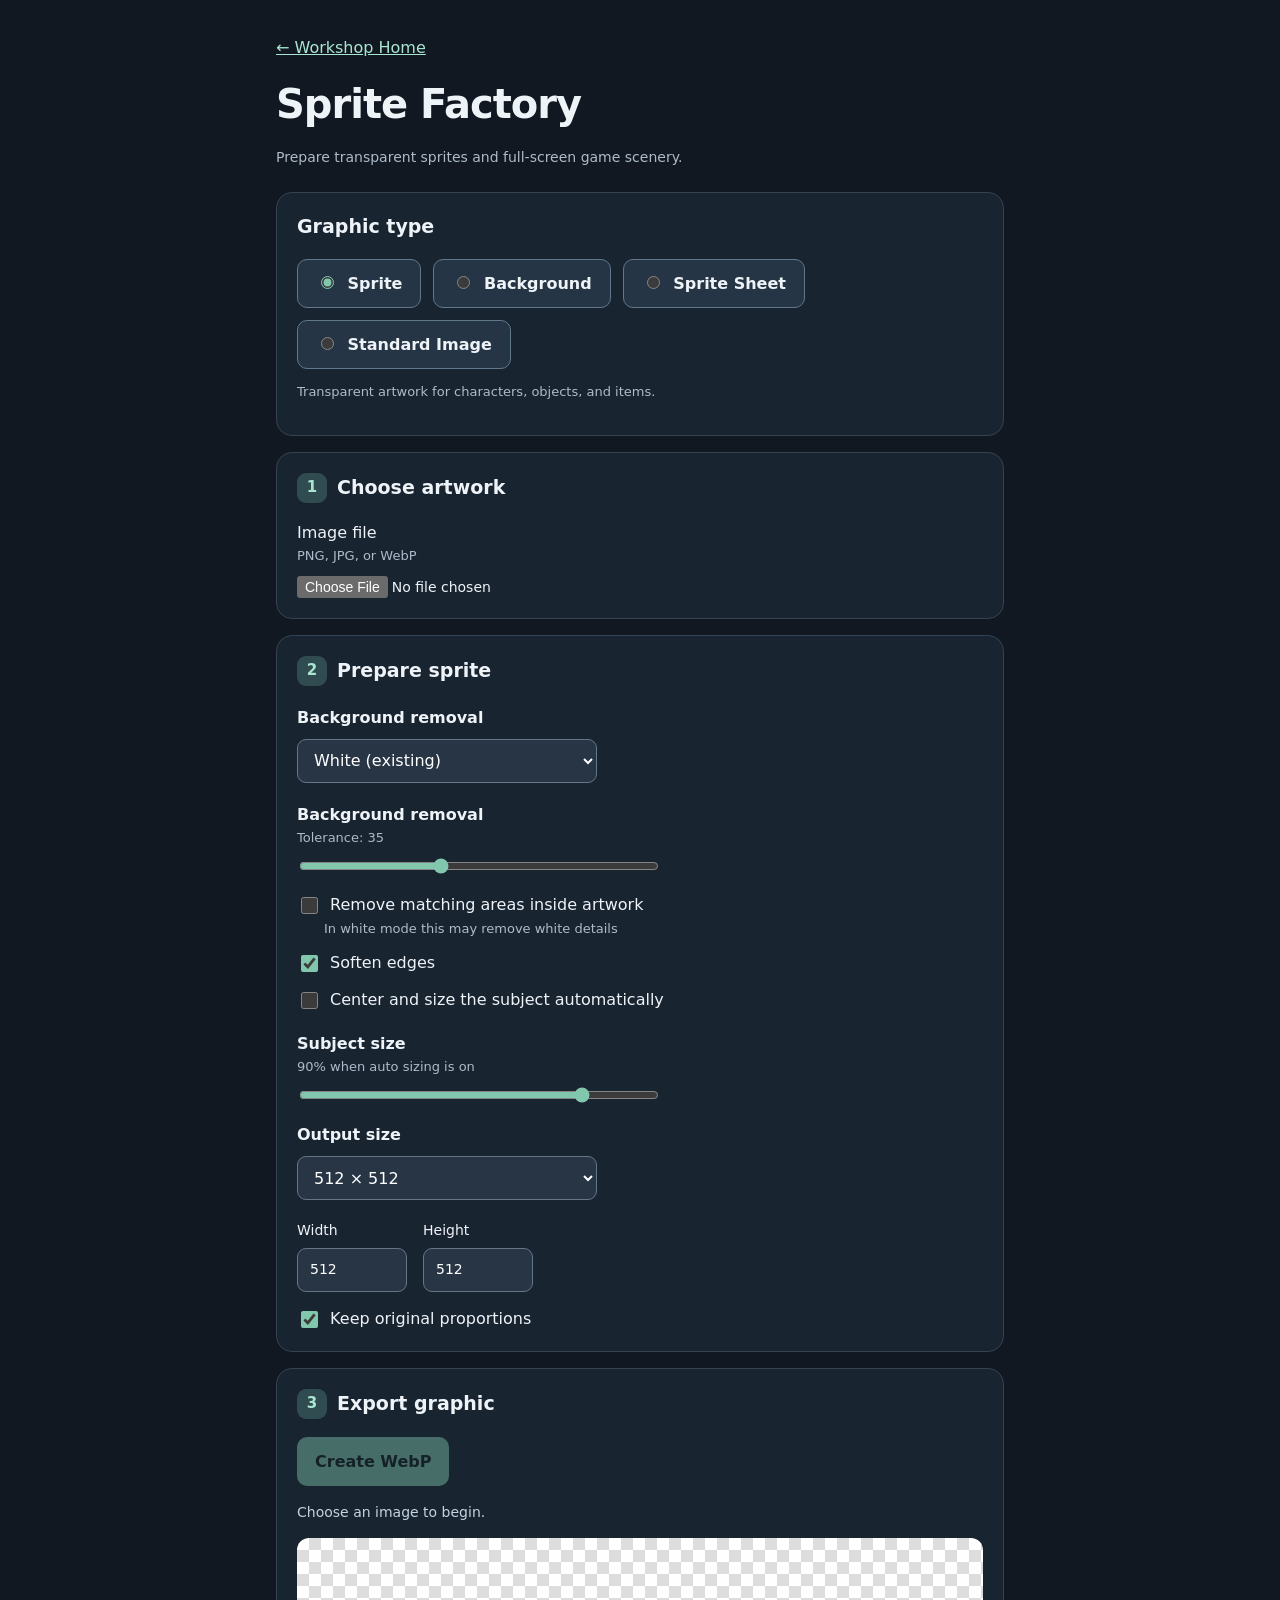
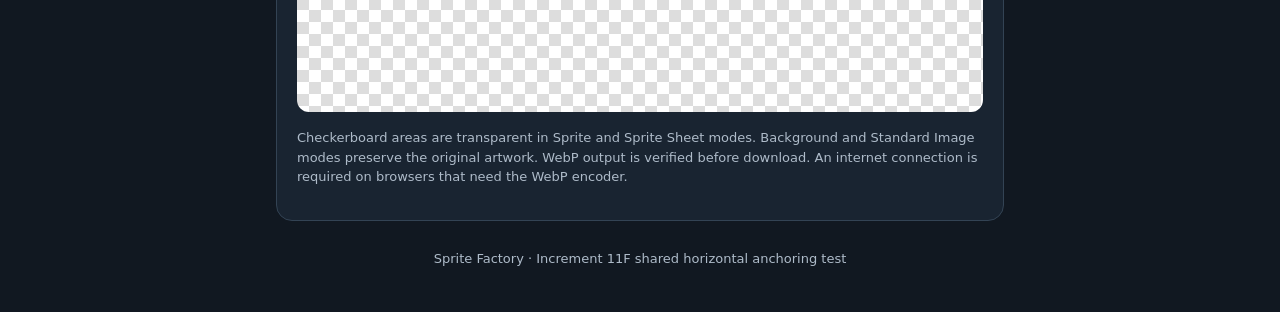
==== index.html @ 6b6f5542 "Add Standard Image controls for portraits" ====
<!doctype html>
<html lang="en">
<head>
<meta charset="utf-8">
<meta name="viewport" content="width=device-width,initial-scale=1">
<meta name="theme-color" content="#17202b">
<title>Sprite Factory</title>
<link rel="stylesheet" href="style.css?v=20261101-standard-image">
</head>
<body>
<main>
<header><p><a href="workshop/index.html" style="color:#a9e6d1">← Workshop Home</a></p><h1>Sprite Factory</h1><p class="muted">Prepare transparent sprites and full-screen game scenery.</p></header>
<section class="panel"><h2>Graphic type</h2><div class="mode-switch"><label><input type="radio" name="mode" value="sprite" checked> Sprite</label><label><input type="radio" name="mode" value="background"> Background</label><label><input type="radio" name="mode" value="sheet"> Sprite Sheet</label><label><input type="radio" name="mode" value="standard"> Standard Image</label></div><p id="modeHelp" class="muted small">Transparent artwork for characters, objects, and items.</p></section><section class="panel" aria-labelledby="source-title">
<h2 id="source-title"><span class="step">1</span> Choose artwork</h2>
<label class="file-label" for="file">Image file <span class="hint">PNG, JPG, or WebP</span></label>
<input id="file" type="file" accept="image/png,image/jpeg,image/webp">
<div id="samplePanel" hidden style="margin-top:14px"><p class="muted small">Tap a clear background area in the image to select its actual color.</p><canvas id="sampleCanvas" width="400" height="300" style="display:block;max-width:100%;height:auto;touch-action:manipulation;border:1px solid #506074;border-radius:8px;cursor:crosshair"></canvas><p id="sampleStatus" class="muted small" aria-live="polite"></p></div>
</section>
<section class="panel" aria-labelledby="settings-title">
<h2 id="settings-title"><span class="step">2</span> <span id="settingsHeading">Prepare sprite</span></h2><div id="spriteSettings">
<div class="setting"><label for="keyMode">Background removal</label><select id="keyMode"><option value="white">White (existing)</option><option value="color">Selected color</option></select></div><div class="setting" id="keyColorSetting" hidden><label for="keyColor">Background HEX color</label><input id="keyColor" type="text" value="#FF00FF" maxlength="7" inputmode="text" spellcheck="false" placeholder="#FF00FF"><span class="hint">Use the intended background color from your master image.</span></div><div class="setting"><label for="tolerance">Background removal <span class="hint">Tolerance: <output id="tol">35</output></span></label><input id="tolerance" type="range" min="0" max="90" value="35"></div>
<div class="check-group">
<label><input type="checkbox" id="enclosedWhite"> Remove matching areas inside artwork <span class="hint">In white mode this may remove white details</span></label>
<label><input type="checkbox" id="edgeCleanup" checked> Soften edges</label>
<label><input type="checkbox" id="autoCrop"> Center and size the subject automatically</label>
</div>
<div class="setting"><label for="coverage">Subject size <span class="hint"><output id="coverageValue">90%</output> when auto sizing is on</span></label><input id="coverage" type="range" min="50" max="100" value="90" step="5"></div>
<div class="setting"><label for="preset">Output size</label><select id="preset"><option value="custom">Custom dimensions</option><option value="64">64 × 64</option><option value="128">128 × 128</option><option value="256">256 × 256</option><option value="512" selected>512 × 512</option><option value="1024">1024 × 1024</option></select></div>
<div class="dimensions"><label for="width">Width <input id="width" type="number" min="1" max="4096" value="512"></label><label for="height">Height <input id="height" type="number" min="1" max="4096" value="512"></label></div>
<label class="fit-label"><input type="checkbox" id="fit" checked> Keep original proportions</label></div><div id="backgroundSettings" hidden><p class="muted">Fill the entire image without stretching. Excess scenery is cropped evenly from the edges. White skies and clouds remain intact.</p><div class="setting"><label for="bgPreset">Screen size</label><select id="bgPreset"><option value="1280x720" selected>1280 × 720 (16:9)</option><option value="1920x1080">1920 × 1080 (16:9)</option><option value="1024x768">1024 × 768 (4:3)</option><option value="360x640">360 × 640 (portrait game)</option><option value="720x1280">720 × 1280 (portrait 2×)</option><option value="1080x1920">1080 × 1920 (portrait 3×)</option><option value="720x2560">720 × 2560 (tall scrolling scenery)</option><option value="custom">Custom dimensions</option></select></div><p id="cropNotice" class="muted" role="status">Choose an image to see cropping information.</p><div class="dimensions"><label for="bgWidth">Width <input id="bgWidth" type="number" min="1" max="4096" value="1280"></label><label for="bgHeight">Height <input id="bgHeight" type="number" min="1" max="4096" value="720"></label></div></div><div id="standardSettings" hidden><p class="muted">Preserve the entire illustration and its original proportions. No background removal or cropping.</p><div class="setting"><label for="standardMax">Maximum dimension</label><select id="standardMax"><option value="512">512 pixels</option><option value="1024" selected>1024 pixels</option><option value="2048">2048 pixels</option><option value="4096">4096 pixels</option></select></div><div class="setting"><label for="standardQuality">WebP quality <output id="standardQualityValue">85%</output></label><input id="standardQuality" type="range" min="60" max="100" step="5" value="85"></div></div><div id="sheetSettings" hidden><p class="muted">Prepare one row of equally spaced animation frames. Each equal-width source region becomes one transparent animation frame. The workshop keeps feet aligned across frames.</p><div class="setting"><label for="sheetCount">Frames in row</label><input id="sheetCount" type="number" min="2" max="16" step="1" value="4"><span class="hint">Start with 4 for the chicken Idle sheet. The image is divided evenly into this many frames.</span></div><div class="setting"><label for="sheetCellSize">Output cell size</label><select id="sheetCellSize"><option value="128">128 × 128</option><option value="256" selected>256 × 256</option><option value="512">512 × 512</option></select></div><div class="setting"><label for="sheetAlignment">Frame alignment</label><select id="sheetAlignment"><option value="stationary" selected>Stationary (idle, pecking, clucking)</option><option value="moving">Moving (preserve original offsets)</option></select><span class="hint">Stationary aligns the main body across frames; moving preserves the original horizontal placement.</span></div><div class="setting"><label for="sheetExtraction">Extraction method</label><select id="sheetExtraction"><option value="equal" selected>Equal-width (original)</option><option value="smart">Smart boundaries (experimental)</option><option value="components">Individual characters (experimental)</option></select><span class="hint">Smart mode searches for empty gaps near expected cuts and refuses to export when a safe gap cannot be found.</span></div><div class="setting"><button id="diagnoseSheet" type="button" disabled>Analyze source boundaries</button><span class="hint">Diagnostic only. Shows equal-width cutting lines and where visible artwork crosses them. Export processing is unchanged.</span></div><div class="setting"><button id="detectCharacters" type="button" disabled>Detect individual characters</button><span class="hint">Experimental diagnostic only. Outlines separate connected foreground regions; does not change export.</span></div><div id="componentDiagnostics" hidden><p id="componentText" class="muted" role="status"></p><div class="diagnostic-view"><canvas id="componentCanvas" aria-label="Detected character regions outlined on the original artwork"></canvas></div></div><div id="sheetDiagnostics" hidden><p id="diagnosticText" class="muted" role="status"></p><div class="diagnostic-view"><canvas id="diagnosticCanvas" aria-label="Original source artwork with frame boundary guides"></canvas></div></div><p id="sheetSummary" class="muted" aria-live="polite">Planned output: 1024 × 256 pixels (4 frames).</p></div>
</section>
<section class="panel" aria-labelledby="result-title">
<h2 id="result-title"><span class="step">3</span> Export graphic</h2>
<div class="actions"><button id="process" disabled>Create WebP</button><a id="download" hidden>Download WebP</a></div>
<div id="animationPanel" class="animation-panel" hidden><h3>Animation preview</h3><div class="animation-stage"><canvas id="animationCanvas" width="256" height="256" aria-label="Animated sprite frame preview"></canvas></div><div class="animation-controls"><button id="animationToggle" type="button">Play</button><label for="animationFps">Speed <output id="animationFpsValue">4</output> frames/sec</label><input id="animationFps" type="range" min="1" max="12" step="1" value="4"></div><p id="animationNote" class="muted small">Preview uses the processed sprite sheet. Export remains a single WebP file.</p></div><div id="backgroundPreviewPanel" class="animation-panel" hidden><h3>Scrolling background preview</h3><p class="muted small">Preview the exported scenery repeating vertically. A visible join means the source art may not be seamless. This does not change the downloaded file.</p><div class="background-stage"><canvas id="backgroundScrollCanvas" width="270" height="480" aria-label="Vertically scrolling background preview"></canvas></div><div class="animation-controls"><button id="backgroundScrollToggle" type="button">Play</button><label for="backgroundScrollSpeed">Speed <output id="backgroundScrollSpeedValue">35</output> pixels/sec</label><input id="backgroundScrollSpeed" type="range" min="10" max="120" step="5" value="35"></div></div><p id="status" role="status">Choose an image to begin.</p>
<div class="preview" aria-label="Sprite preview on a transparency checkerboard"><canvas id="preview"></canvas></div>
<p class="muted small">Checkerboard areas are transparent in Sprite and Sprite Sheet modes. Background and Standard Image modes preserve the original artwork. WebP output is verified before download. An internet connection is required on browsers that need the WebP encoder.</p>
</section>
<footer class="muted small">Sprite Factory · Increment 11F shared horizontal anchoring test</footer>
</main>
<script src="app.js?v=20261101-standard-image"></script>
</body>
</html>
---- style.css ----
:root{color-scheme:dark}*{box-sizing:border-box}body{margin:0;background:#111821;color:#eef3f8;font:16px system-ui,-apple-system,sans-serif;line-height:1.45}main{max-width:760px;margin:auto;padding:20px 16px 44px}header{margin:12px 0 24px}h1{font-size:clamp(30px,5vw,40px);margin:0 0 3px;letter-spacing:-.025em}h2{font-size:19px;margin:0 0 18px;display:flex;align-items:center;gap:10px}.step{display:inline-grid;place-items:center;width:30px;height:30px;border-radius:9px;background:#314c51;color:#a9e6d1;font-size:15px}.muted,.hint{color:#aebbc9}.muted{font-size:14px;line-height:1.5}.small{font-size:13px}.hint{display:block;font-size:13px;font-weight:400;margin-top:3px}.panel{border:1px solid #334354;border-radius:16px;background:#192431;padding:20px;margin-bottom:16px}label{display:block}input,select,button{font:inherit}input[type=file]{display:block;margin-top:10px;max-width:100%;font-size:14px}input[type=number],select{padding:10px 12px;background:#273545;color:#fff;border:1px solid #657689;border-radius:9px;min-height:44px}select{width:100%;max-width:300px}.setting{margin:20px 0}.setting>label{margin-bottom:10px;font-weight:600}.setting input[type=range]{display:block;width:min(100%,360px);accent-color:#80c7ad}.check-group{display:grid;gap:14px;margin:20px 0}.check-group label,.fit-label{display:block;line-height:1.4}.check-group input,.fit-label input{accent-color:#80c7ad;margin-right:7px;width:17px;height:17px;vertical-align:middle}.check-group .hint{margin-left:27px}.dimensions{display:flex;gap:16px;flex-wrap:wrap;margin:16px 0}.dimensions label{display:grid;gap:7px;font-size:14px}.dimensions input{width:110px}.actions{display:flex;gap:12px;flex-wrap:wrap;align-items:center}button,#download{display:inline-block;border:0;border-radius:10px;background:#80c7ad;color:#10211d;font-weight:700;padding:13px 18px;text-decoration:none;min-height:46px}button:disabled{opacity:.45}#download{background:#b7d7f4;color:#142536}#status{font-size:14px;color:#c4d3e1;overflow-wrap:anywhere;margin:16px 0}.preview{margin:16px 0;padding:12px;overflow:auto;border-radius:12px;background-color:#fff;background-image:linear-gradient(45deg,#ddd 25%,transparent 25%),linear-gradient(-45deg,#ddd 25%,transparent 25%),linear-gradient(45deg,transparent 75%,#ddd 75%),linear-gradient(-45deg,transparent 75%,#ddd 75%);background-size:24px 24px;background-position:0 0,0 12px,12px -12px,-12px 0;min-height:120px}canvas{display:block;max-width:100%;height:auto;margin:auto}footer{text-align:center;padding-top:12px}[hidden]{display:none!important}@media(max-width:480px){main{padding:14px 12px 32px}.panel{padding:16px}h2{font-size:18px}}

.mode-switch{display:flex;gap:12px;flex-wrap:wrap}.mode-switch label{padding:12px 18px;border:1px solid #61788a;border-radius:10px;background:#263545;font-weight:600}.mode-switch input{accent-color:#80c7ad;margin-right:8px}#backgroundSettings .muted{margin:0 0 12px}

#sheetSettings input[type=number]{width:110px}#sheetSettings .setting{margin:18px 0}#sheetSummary{font-weight:600}

.animation-panel{margin:18px 0;padding:16px;border:1px solid #496678;border-radius:12px;background:#1c2b39}.animation-panel h3{margin:0 0 12px;font-size:18px}.animation-stage{display:flex;align-items:center;justify-content:center;min-height:180px;padding:12px;border-radius:10px;background-color:#fff;background-image:linear-gradient(45deg,#ddd 25%,transparent 25%),linear-gradient(-45deg,#ddd 25%,transparent 25%),linear-gradient(45deg,transparent 75%,#ddd 75%),linear-gradient(-45deg,transparent 75%,#ddd 75%);background-size:24px 24px;background-position:0 0,0 12px,12px -12px,-12px 0}.animation-stage canvas{width:min(100%,256px);height:auto}.animation-controls{display:flex;flex-wrap:wrap;align-items:center;gap:12px;margin-top:14px}.animation-controls input{flex:1;min-width:130px}.animation-controls label{font-size:14px}.animation-panel .muted{margin-bottom:0}

#sheetDiagnostics{margin:12px 0 18px}#diagnosticText{margin:8px 0}.diagnostic-view{overflow:auto;border-radius:10px;background:#fff;padding:6px}.diagnostic-view canvas{width:100%;height:auto;display:block}#diagnoseSheet{background:#a9c9e4;color:#132334}

#sheetExtraction{max-width:100%}

#componentDiagnostics{margin:12px 0 18px}#componentText{margin:8px 0}#detectCharacters{background:#a9c9e4;color:#132334}

.background-stage{display:flex;align-items:center;justify-content:center;padding:10px;border-radius:10px;background:#111821}.background-stage canvas{width:min(100%,270px);height:auto;max-height:480px;object-fit:contain;border:1px solid #657689;border-radius:6px}#cropNotice{margin:8px 0 0;color:#d3dfeb}
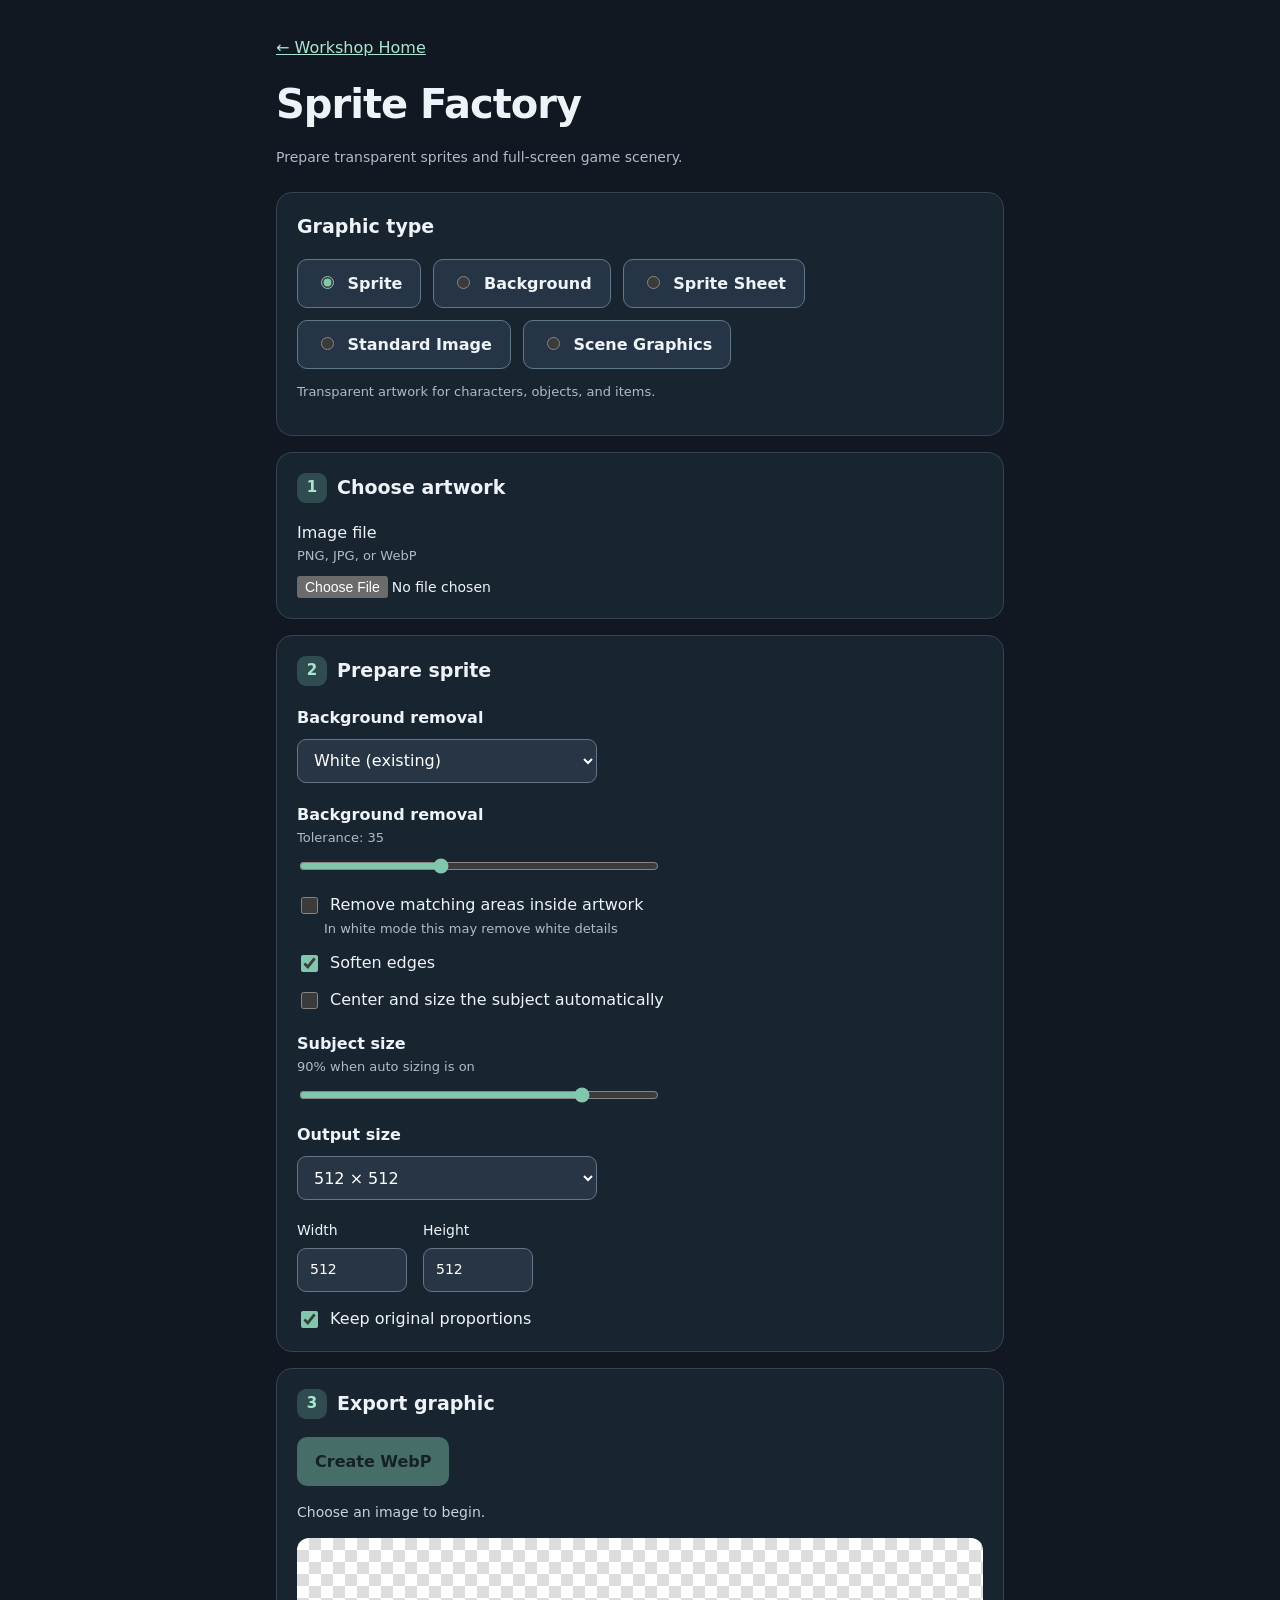
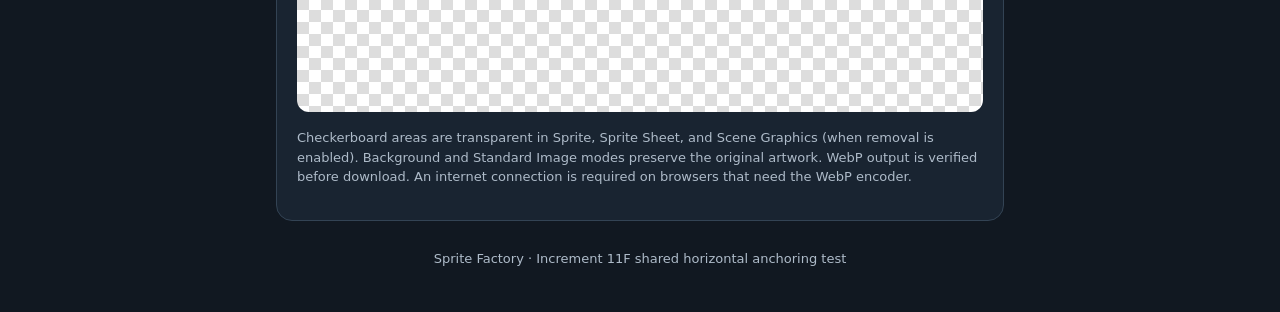
==== commit 8ad3f460: "Add Scene Graphics controls for universal cockpit overlays and half-height exteriors" ====
--- a/index.html
+++ b/index.html
@@ -10,7 +10,7 @@
 <body>
 <main>
 <header><p><a href="workshop/index.html" style="color:#a9e6d1">← Workshop Home</a></p><h1>Sprite Factory</h1><p class="muted">Prepare transparent sprites and full-screen game scenery.</p></header>
-<section class="panel"><h2>Graphic type</h2><div class="mode-switch"><label><input type="radio" name="mode" value="sprite" checked> Sprite</label><label><input type="radio" name="mode" value="background"> Background</label><label><input type="radio" name="mode" value="sheet"> Sprite Sheet</label><label><input type="radio" name="mode" value="standard"> Standard Image</label></div><p id="modeHelp" class="muted small">Transparent artwork for characters, objects, and items.</p></section><section class="panel" aria-labelledby="source-title">
+<section class="panel"><h2>Graphic type</h2><div class="mode-switch"><label><input type="radio" name="mode" value="sprite" checked> Sprite</label><label><input type="radio" name="mode" value="background"> Background</label><label><input type="radio" name="mode" value="sheet"> Sprite Sheet</label><label><input type="radio" name="mode" value="standard"> Standard Image</label><label><input type="radio" name="mode" value="scene"> Scene Graphics</label></div><p id="modeHelp" class="muted small">Transparent artwork for characters, objects, and items.</p></section><section class="panel" aria-labelledby="source-title">
 <h2 id="source-title"><span class="step">1</span> Choose artwork</h2>
 <label class="file-label" for="file">Image file <span class="hint">PNG, JPG, or WebP</span></label>
 <input id="file" type="file" accept="image/png,image/jpeg,image/webp">
@@ -27,17 +27,25 @@
 <div class="setting"><label for="coverage">Subject size <span class="hint"><output id="coverageValue">90%</output> when auto sizing is on</span></label><input id="coverage" type="range" min="50" max="100" value="90" step="5"></div>
 <div class="setting"><label for="preset">Output size</label><select id="preset"><option value="custom">Custom dimensions</option><option value="64">64 × 64</option><option value="128">128 × 128</option><option value="256">256 × 256</option><option value="512" selected>512 × 512</option><option value="1024">1024 × 1024</option></select></div>
 <div class="dimensions"><label for="width">Width <input id="width" type="number" min="1" max="4096" value="512"></label><label for="height">Height <input id="height" type="number" min="1" max="4096" value="512"></label></div>
-<label class="fit-label"><input type="checkbox" id="fit" checked> Keep original proportions</label></div><div id="backgroundSettings" hidden><p class="muted">Fill the entire image without stretching. Excess scenery is cropped evenly from the edges. White skies and clouds remain intact.</p><div class="setting"><label for="bgPreset">Screen size</label><select id="bgPreset"><option value="1280x720" selected>1280 × 720 (16:9)</option><option value="1920x1080">1920 × 1080 (16:9)</option><option value="1024x768">1024 × 768 (4:3)</option><option value="360x640">360 × 640 (portrait game)</option><option value="720x1280">720 × 1280 (portrait 2×)</option><option value="1080x1920">1080 × 1920 (portrait 3×)</option><option value="720x2560">720 × 2560 (tall scrolling scenery)</option><option value="custom">Custom dimensions</option></select></div><p id="cropNotice" class="muted" role="status">Choose an image to see cropping information.</p><div class="dimensions"><label for="bgWidth">Width <input id="bgWidth" type="number" min="1" max="4096" value="1280"></label><label for="bgHeight">Height <input id="bgHeight" type="number" min="1" max="4096" value="720"></label></div></div><div id="standardSettings" hidden><p class="muted">Preserve the entire illustration and its original proportions. No background removal or cropping.</p><div class="setting"><label for="standardMax">Maximum dimension</label><select id="standardMax"><option value="512">512 pixels</option><option value="1024" selected>1024 pixels</option><option value="2048">2048 pixels</option><option value="4096">4096 pixels</option></select></div><div class="setting"><label for="standardQuality">WebP quality <output id="standardQualityValue">85%</output></label><input id="standardQuality" type="range" min="60" max="100" step="5" value="85"></div></div><div id="sheetSettings" hidden><p class="muted">Prepare one row of equally spaced animation frames. Each equal-width source region becomes one transparent animation frame. The workshop keeps feet aligned across frames.</p><div class="setting"><label for="sheetCount">Frames in row</label><input id="sheetCount" type="number" min="2" max="16" step="1" value="4"><span class="hint">Start with 4 for the chicken Idle sheet. The image is divided evenly into this many frames.</span></div><div class="setting"><label for="sheetCellSize">Output cell size</label><select id="sheetCellSize"><option value="128">128 × 128</option><option value="256" selected>256 × 256</option><option value="512">512 × 512</option></select></div><div class="setting"><label for="sheetAlignment">Frame alignment</label><select id="sheetAlignment"><option value="stationary" selected>Stationary (idle, pecking, clucking)</option><option value="moving">Moving (preserve original offsets)</option></select><span class="hint">Stationary aligns the main body across frames; moving preserves the original horizontal placement.</span></div><div class="setting"><label for="sheetExtraction">Extraction method</label><select id="sheetExtraction"><option value="equal" selected>Equal-width (original)</option><option value="smart">Smart boundaries (experimental)</option><option value="components">Individual characters (experimental)</option></select><span class="hint">Smart mode searches for empty gaps near expected cuts and refuses to export when a safe gap cannot be found.</span></div><div class="setting"><button id="diagnoseSheet" type="button" disabled>Analyze source boundaries</button><span class="hint">Diagnostic only. Shows equal-width cutting lines and where visible artwork crosses them. Export processing is unchanged.</span></div><div class="setting"><button id="detectCharacters" type="button" disabled>Detect individual characters</button><span class="hint">Experimental diagnostic only. Outlines separate connected foreground regions; does not change export.</span></div><div id="componentDiagnostics" hidden><p id="componentText" class="muted" role="status"></p><div class="diagnostic-view"><canvas id="componentCanvas" aria-label="Detected character regions outlined on the original artwork"></canvas></div></div><div id="sheetDiagnostics" hidden><p id="diagnosticText" class="muted" role="status"></p><div class="diagnostic-view"><canvas id="diagnosticCanvas" aria-label="Original source artwork with frame boundary guides"></canvas></div></div><p id="sheetSummary" class="muted" aria-live="polite">Planned output: 1024 × 256 pixels (4 frames).</p></div>
+<label class="fit-label"><input type="checkbox" id="fit" checked> Keep original proportions</label></div><div id="backgroundSettings" hidden><p class="muted">Fill the entire image without stretching. Excess scenery is cropped evenly from the edges. White skies and clouds remain intact.</p><div class="setting"><label for="bgPreset">Screen size</label><select id="bgPreset"><option value="1280x720" selected>1280 × 720 (16:9)</option><option value="1920x1080">1920 × 1080 (16:9)</option><option value="1024x768">1024 × 768 (4:3)</option><option value="360x640">360 × 640 (portrait game)</option><option value="720x1280">720 × 1280 (portrait 2×)</option><option value="1080x1920">1080 × 1920 (portrait 3×)</option><option value="720x2560">720 × 2560 (tall scrolling scenery)</option><option value="custom">Custom dimensions</option></select></div><p id="cropNotice" class="muted" role="status">Choose an image to see cropping information.</p><div class="dimensions"><label for="bgWidth">Width <input id="bgWidth" type="number" min="1" max="4096" value="1280"></label><label for="bgHeight">Height <input id="bgHeight" type="number" min="1" max="4096" value="720"></label></div></div><div id="sceneSettings" hidden>
+<p class="muted">Full-size transparent cockpit overlays or partial-height exterior views. Original proportions are preserved unless you explicitly choose to crop.</p>
+<div class="setting"><label for="sceneRemoval">Background removal</label><select id="sceneRemoval"><option value="none">None — keep entire image</option><option value="color">Selected color — make transparent</option></select></div>
+<div id="sceneColorSettings" hidden><div class="setting"><label for="sceneColor">Color to remove (HEX)</label><input id="sceneColor" type="text" value="#FF00FF" maxlength="7" placeholder="#FF00FF"><span class="hint">Tap the image above to sample a color, or type a HEX value.</span></div><div class="setting"><label for="sceneTolerance">Color tolerance: <output id="sceneToleranceValue">25</output></label><input id="sceneTolerance" type="range" min="0" max="90" value="25"></div><div class="check-group"><label><input id="sceneAllMatches" type="checkbox" checked> Remove all matching pixels (including enclosed window areas)</label></div></div>
+<div class="setting"><label for="sceneSize">Output size</label><select id="sceneSize"><option value="original">Original image dimensions</option><option value="1024x768">Full 4:3 — 1024 × 768</option><option value="1024x384">Full-width, half-height — 1024 × 384</option><option value="1280x480">Wide exterior — 1280 × 480</option><option value="custom">Custom dimensions</option></select></div>
+<div class="dimensions" id="sceneDimensions" hidden><label for="sceneWidth">Width <input id="sceneWidth" type="number" min="1" max="4096" value="1024"></label><label for="sceneHeight">Height <input id="sceneHeight" type="number" min="1" max="4096" value="384"></label></div>
+<div class="setting"><label for="sceneFit">Image placement</label><select id="sceneFit"><option value="contain">Fit entire image — no cropping</option><option value="cover">Fill frame — crop edges</option></select><span class="hint">For cockpit overlays use original dimensions. For exterior views use full-width, half-height or custom.</span></div>
+<p id="sceneNotice" class="muted" role="status"></p>
+</div><div id="standardSettings" hidden><p class="muted">Preserve the entire illustration and its original proportions. No background removal or cropping.</p><div class="setting"><label for="standardMax">Maximum dimension</label><select id="standardMax"><option value="512">512 pixels</option><option value="1024" selected>1024 pixels</option><option value="2048">2048 pixels</option><option value="4096">4096 pixels</option></select></div><div class="setting"><label for="standardQuality">WebP quality <output id="standardQualityValue">85%</output></label><input id="standardQuality" type="range" min="60" max="100" step="5" value="85"></div></div><div id="sheetSettings" hidden><p class="muted">Prepare one row of equally spaced animation frames. Each equal-width source region becomes one transparent animation frame. The workshop keeps feet aligned across frames.</p><div class="setting"><label for="sheetCount">Frames in row</label><input id="sheetCount" type="number" min="2" max="16" step="1" value="4"><span class="hint">Start with 4 for the chicken Idle sheet. The image is divided evenly into this many frames.</span></div><div class="setting"><label for="sheetCellSize">Output cell size</label><select id="sheetCellSize"><option value="128">128 × 128</option><option value="256" selected>256 × 256</option><option value="512">512 × 512</option></select></div><div class="setting"><label for="sheetAlignment">Frame alignment</label><select id="sheetAlignment"><option value="stationary" selected>Stationary (idle, pecking, clucking)</option><option value="moving">Moving (preserve original offsets)</option></select><span class="hint">Stationary aligns the main body across frames; moving preserves the original horizontal placement.</span></div><div class="setting"><label for="sheetExtraction">Extraction method</label><select id="sheetExtraction"><option value="equal" selected>Equal-width (original)</option><option value="smart">Smart boundaries (experimental)</option><option value="components">Individual characters (experimental)</option></select><span class="hint">Smart mode searches for empty gaps near expected cuts and refuses to export when a safe gap cannot be found.</span></div><div class="setting"><button id="diagnoseSheet" type="button" disabled>Analyze source boundaries</button><span class="hint">Diagnostic only. Shows equal-width cutting lines and where visible artwork crosses them. Export processing is unchanged.</span></div><div class="setting"><button id="detectCharacters" type="button" disabled>Detect individual characters</button><span class="hint">Experimental diagnostic only. Outlines separate connected foreground regions; does not change export.</span></div><div id="componentDiagnostics" hidden><p id="componentText" class="muted" role="status"></p><div class="diagnostic-view"><canvas id="componentCanvas" aria-label="Detected character regions outlined on the original artwork"></canvas></div></div><div id="sheetDiagnostics" hidden><p id="diagnosticText" class="muted" role="status"></p><div class="diagnostic-view"><canvas id="diagnosticCanvas" aria-label="Original source artwork with frame boundary guides"></canvas></div></div><p id="sheetSummary" class="muted" aria-live="polite">Planned output: 1024 × 256 pixels (4 frames).</p></div>
 </section>
 <section class="panel" aria-labelledby="result-title">
 <h2 id="result-title"><span class="step">3</span> Export graphic</h2>
 <div class="actions"><button id="process" disabled>Create WebP</button><a id="download" hidden>Download WebP</a></div>
 <div id="animationPanel" class="animation-panel" hidden><h3>Animation preview</h3><div class="animation-stage"><canvas id="animationCanvas" width="256" height="256" aria-label="Animated sprite frame preview"></canvas></div><div class="animation-controls"><button id="animationToggle" type="button">Play</button><label for="animationFps">Speed <output id="animationFpsValue">4</output> frames/sec</label><input id="animationFps" type="range" min="1" max="12" step="1" value="4"></div><p id="animationNote" class="muted small">Preview uses the processed sprite sheet. Export remains a single WebP file.</p></div><div id="backgroundPreviewPanel" class="animation-panel" hidden><h3>Scrolling background preview</h3><p class="muted small">Preview the exported scenery repeating vertically. A visible join means the source art may not be seamless. This does not change the downloaded file.</p><div class="background-stage"><canvas id="backgroundScrollCanvas" width="270" height="480" aria-label="Vertically scrolling background preview"></canvas></div><div class="animation-controls"><button id="backgroundScrollToggle" type="button">Play</button><label for="backgroundScrollSpeed">Speed <output id="backgroundScrollSpeedValue">35</output> pixels/sec</label><input id="backgroundScrollSpeed" type="range" min="10" max="120" step="5" value="35"></div></div><p id="status" role="status">Choose an image to begin.</p>
 <div class="preview" aria-label="Sprite preview on a transparency checkerboard"><canvas id="preview"></canvas></div>
-<p class="muted small">Checkerboard areas are transparent in Sprite and Sprite Sheet modes. Background and Standard Image modes preserve the original artwork. WebP output is verified before download. An internet connection is required on browsers that need the WebP encoder.</p>
+<p class="muted small">Checkerboard areas are transparent in Sprite, Sprite Sheet, and Scene Graphics (when removal is enabled). Background and Standard Image modes preserve the original artwork. WebP output is verified before download. An internet connection is required on browsers that need the WebP encoder.</p>
 </section>
 <footer class="muted small">Sprite Factory · Increment 11F shared horizontal anchoring test</footer>
 </main>
-<script src="app.js?v=20261101-standard-image"></script>
+<script src="app.js?v=20261110-scene1"></script>
 </body>
 </html>
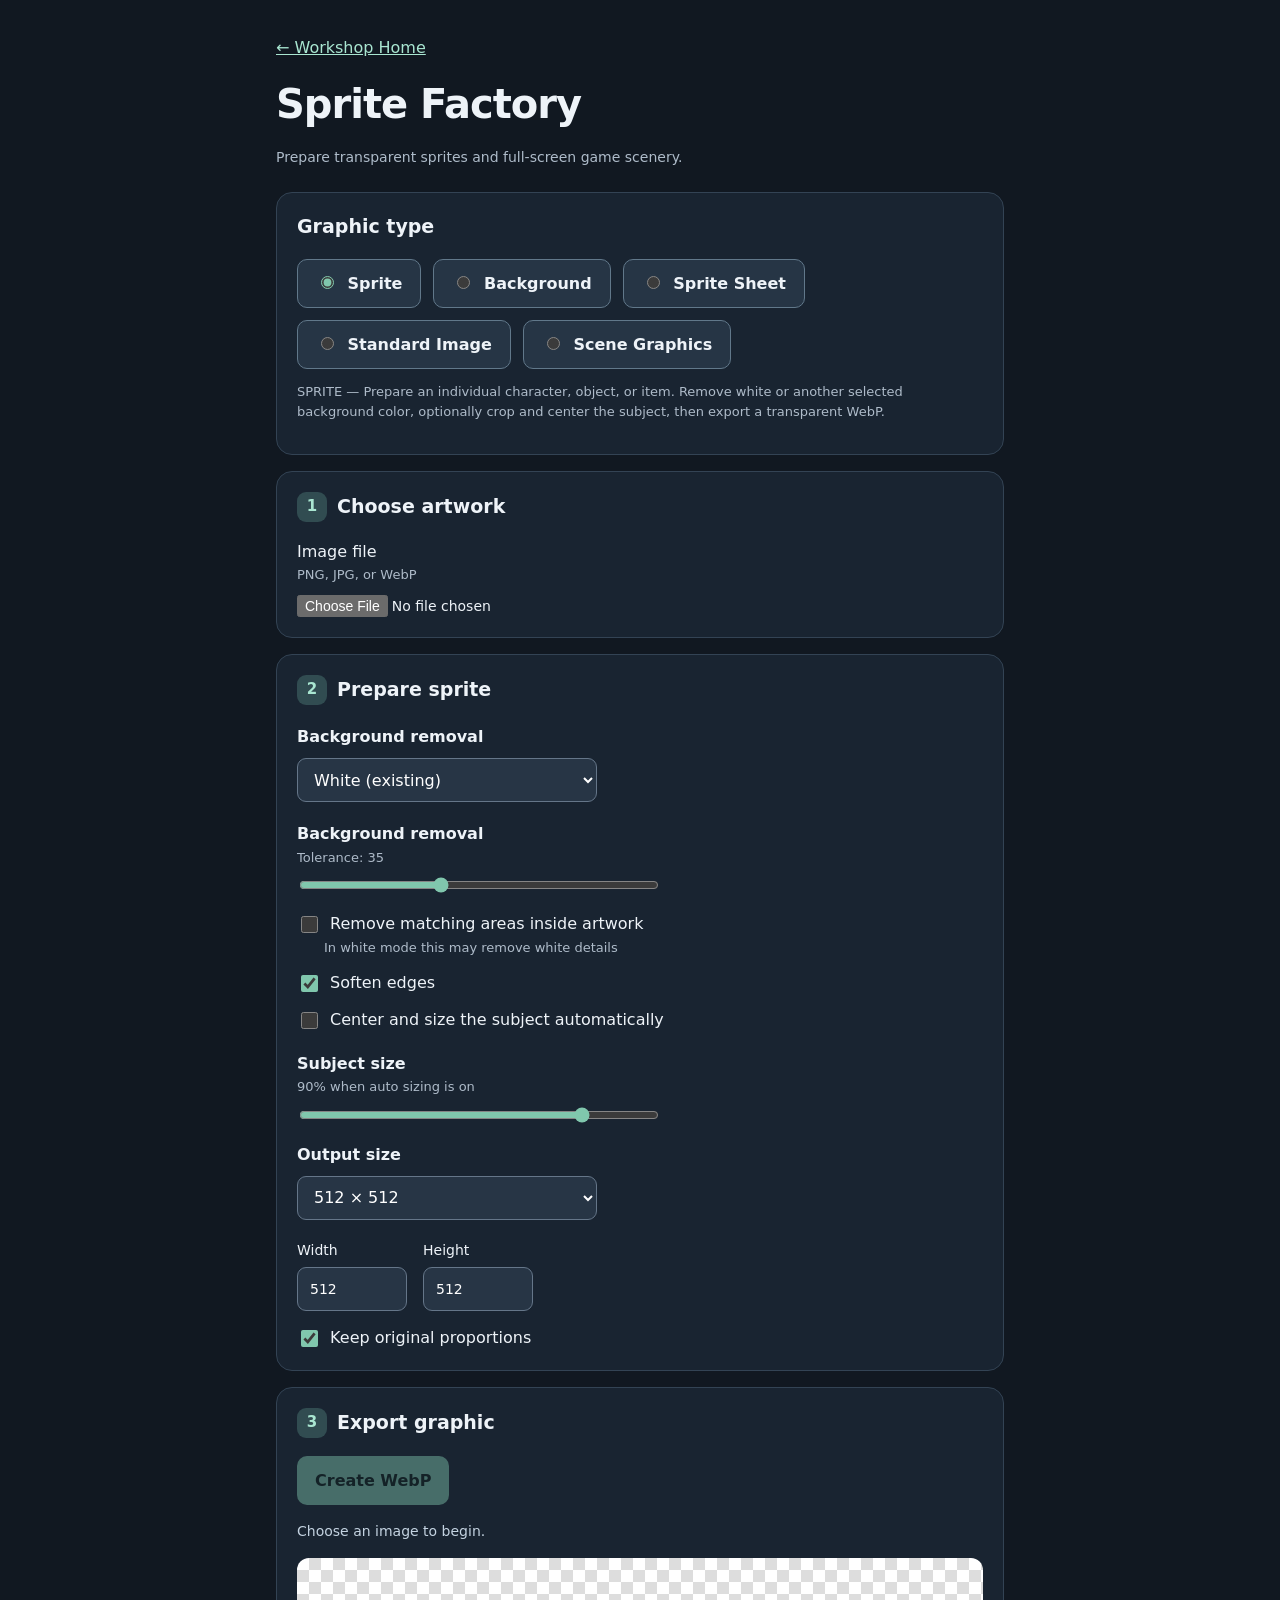
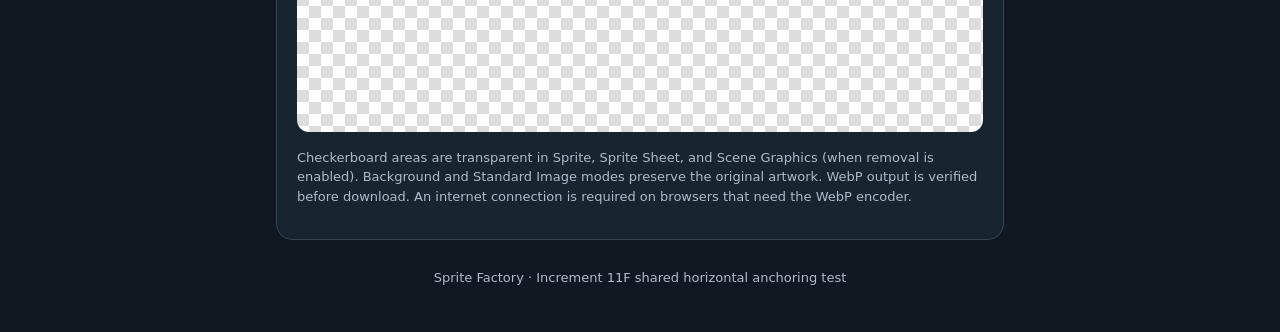
==== commit d9d541b6: "Refresh script cache and provide clear initial Sprite mode instructions" ====
--- a/index.html
+++ b/index.html
@@ -10,7 +10,7 @@
 <body>
 <main>
 <header><p><a href="workshop/index.html" style="color:#a9e6d1">← Workshop Home</a></p><h1>Sprite Factory</h1><p class="muted">Prepare transparent sprites and full-screen game scenery.</p></header>
-<section class="panel"><h2>Graphic type</h2><div class="mode-switch"><label><input type="radio" name="mode" value="sprite" checked> Sprite</label><label><input type="radio" name="mode" value="background"> Background</label><label><input type="radio" name="mode" value="sheet"> Sprite Sheet</label><label><input type="radio" name="mode" value="standard"> Standard Image</label><label><input type="radio" name="mode" value="scene"> Scene Graphics</label></div><p id="modeHelp" class="muted small">Transparent artwork for characters, objects, and items.</p></section><section class="panel" aria-labelledby="source-title">
+<section class="panel"><h2>Graphic type</h2><div class="mode-switch"><label><input type="radio" name="mode" value="sprite" checked> Sprite</label><label><input type="radio" name="mode" value="background"> Background</label><label><input type="radio" name="mode" value="sheet"> Sprite Sheet</label><label><input type="radio" name="mode" value="standard"> Standard Image</label><label><input type="radio" name="mode" value="scene"> Scene Graphics</label></div><p id="modeHelp" class="muted small">SPRITE — Prepare an individual character, object, or item. Remove white or another selected background color, optionally crop and center the subject, then export a transparent WebP.</p></section><section class="panel" aria-labelledby="source-title">
 <h2 id="source-title"><span class="step">1</span> Choose artwork</h2>
 <label class="file-label" for="file">Image file <span class="hint">PNG, JPG, or WebP</span></label>
 <input id="file" type="file" accept="image/png,image/jpeg,image/webp">
@@ -46,6 +46,6 @@
 </section>
 <footer class="muted small">Sprite Factory · Increment 11F shared horizontal anchoring test</footer>
 </main>
-<script src="app.js?v=20261110-scene1"></script>
+<script src="app.js?v=20261110-modehelp2"></script>
 </body>
 </html>
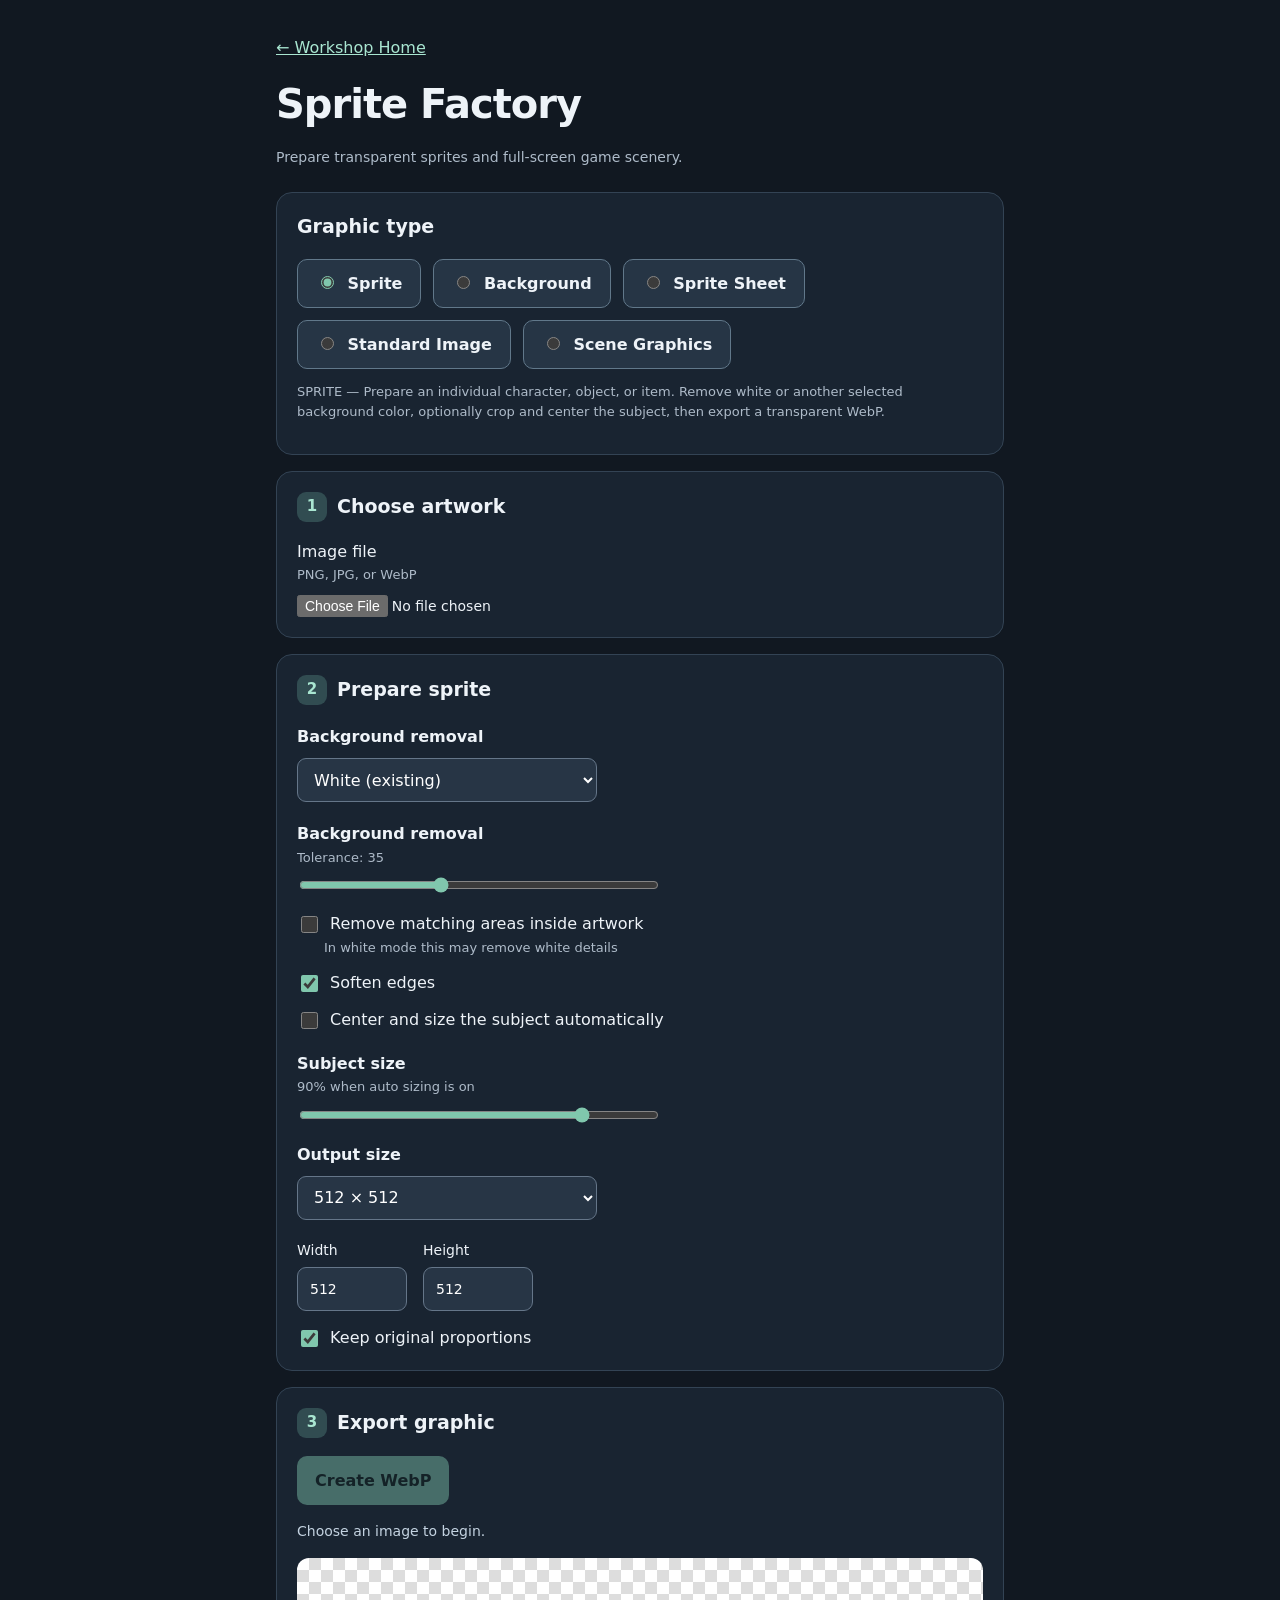
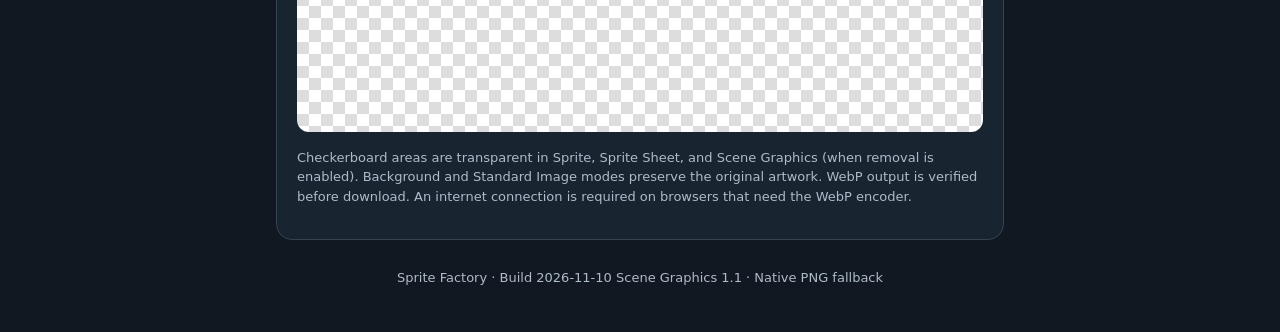
==== commit 3d4952c3: "Replace stale Increment 11F footer with current Scene Graphics build label" ====
--- a/index.html
+++ b/index.html
@@ -44,8 +44,8 @@
 <div class="preview" aria-label="Sprite preview on a transparency checkerboard"><canvas id="preview"></canvas></div>
 <p class="muted small">Checkerboard areas are transparent in Sprite, Sprite Sheet, and Scene Graphics (when removal is enabled). Background and Standard Image modes preserve the original artwork. WebP output is verified before download. An internet connection is required on browsers that need the WebP encoder.</p>
 </section>
-<footer class="muted small">Sprite Factory · Increment 11F shared horizontal anchoring test</footer>
+<footer class="muted small">Sprite Factory · Build 2026-11-10 Scene Graphics 1.1 · Native PNG fallback</footer>
 </main>
-<script src="app.js?v=20261110-modehelp2"></script>
+<script src="app.js?v=20261110-nativepng5"></script>
 </body>
 </html>
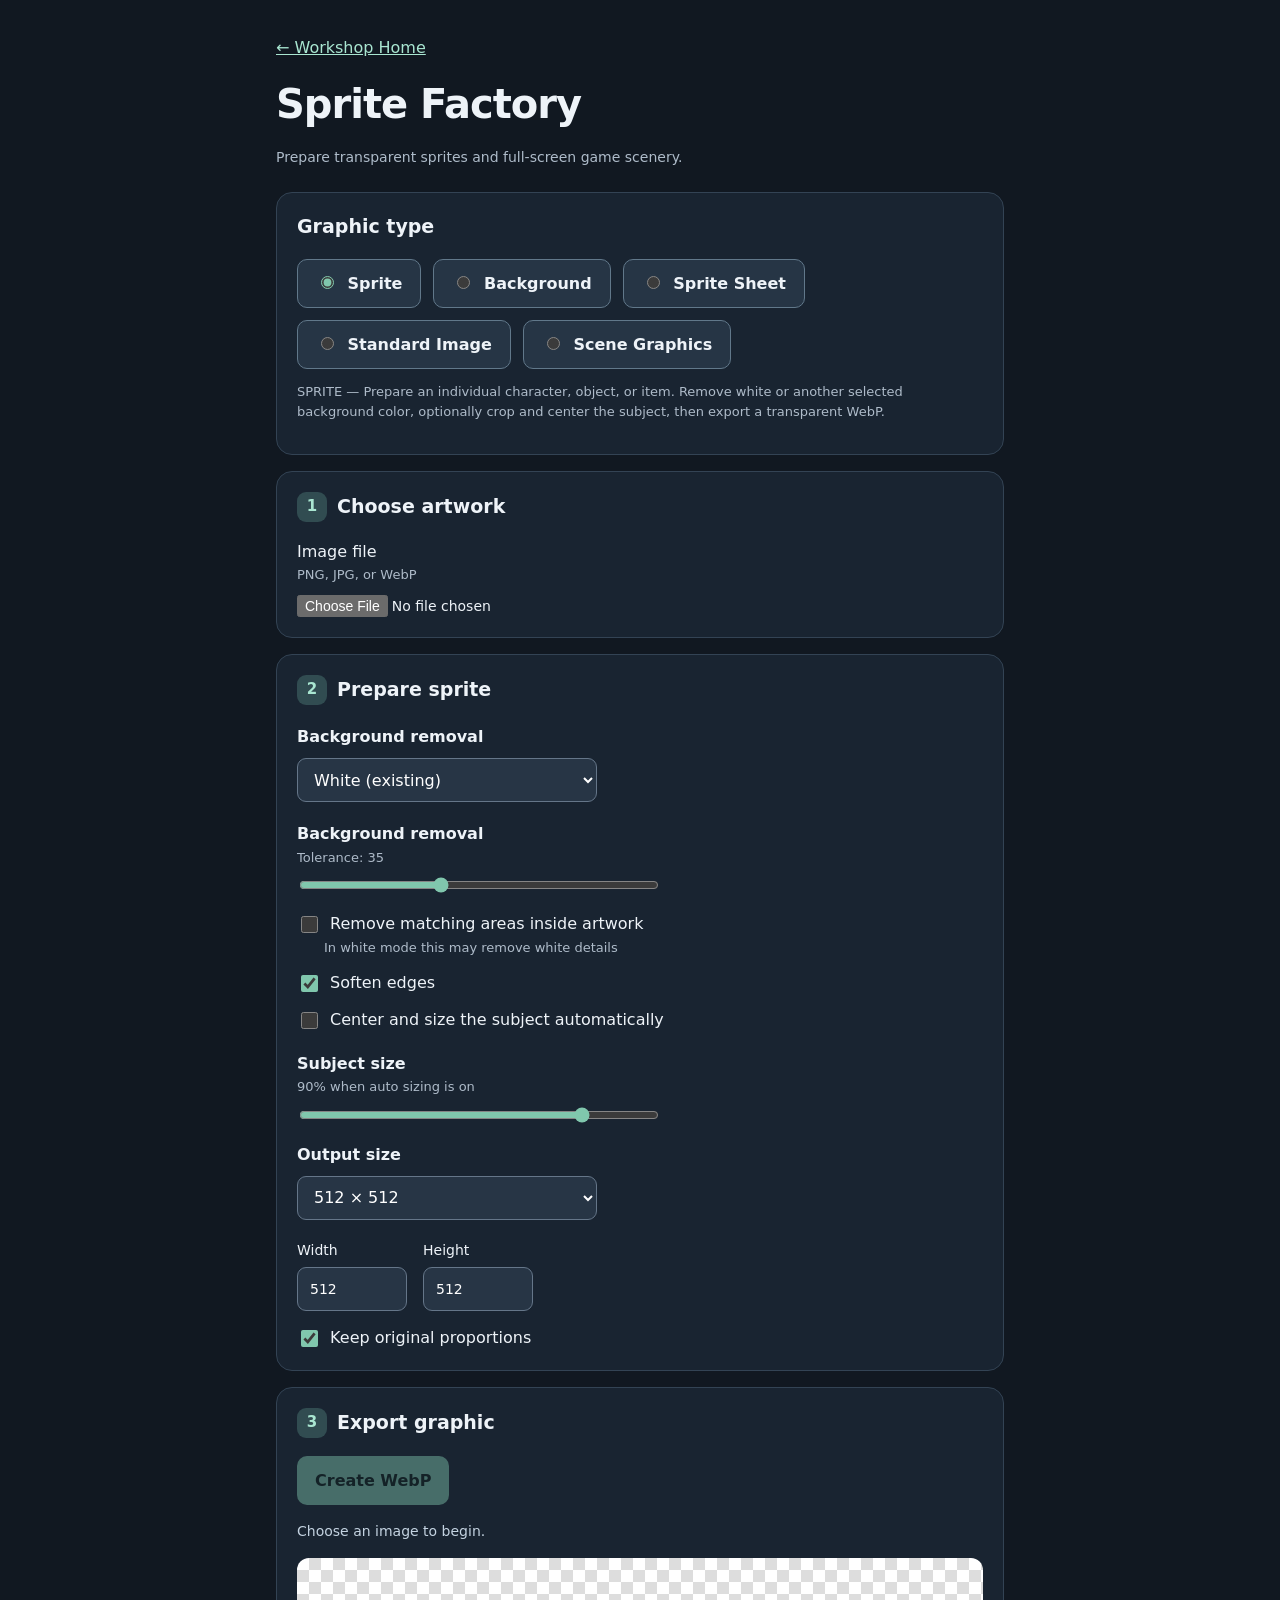
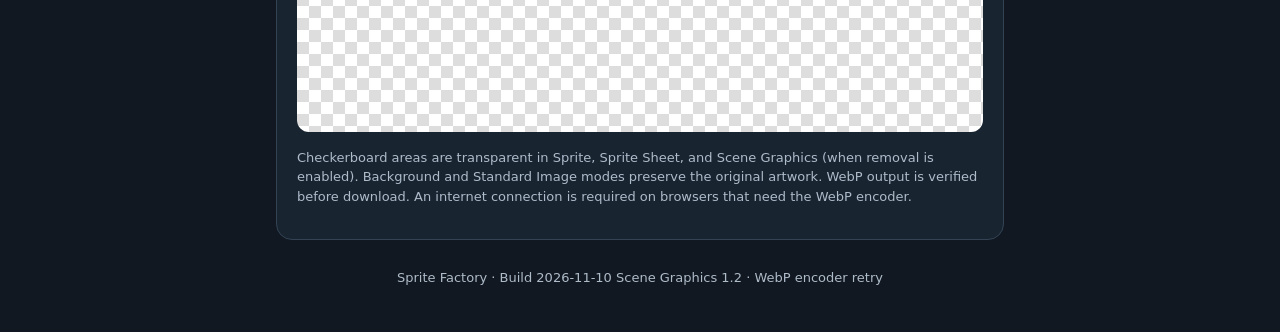
==== commit a4669559: "Refresh Scene Graphics WebP encoder build label and browser cache key" ====
--- a/index.html
+++ b/index.html
@@ -44,8 +44,8 @@
 <div class="preview" aria-label="Sprite preview on a transparency checkerboard"><canvas id="preview"></canvas></div>
 <p class="muted small">Checkerboard areas are transparent in Sprite, Sprite Sheet, and Scene Graphics (when removal is enabled). Background and Standard Image modes preserve the original artwork. WebP output is verified before download. An internet connection is required on browsers that need the WebP encoder.</p>
 </section>
-<footer class="muted small">Sprite Factory · Build 2026-11-10 Scene Graphics 1.1 · Native PNG fallback</footer>
+<footer class="muted small">Sprite Factory · Build 2026-11-10 Scene Graphics 1.2 · WebP encoder retry</footer>
 </main>
-<script src="app.js?v=20261110-nativepng5"></script>
+<script src="app.js?v=20261110-webp-retry6"></script>
 </body>
 </html>
